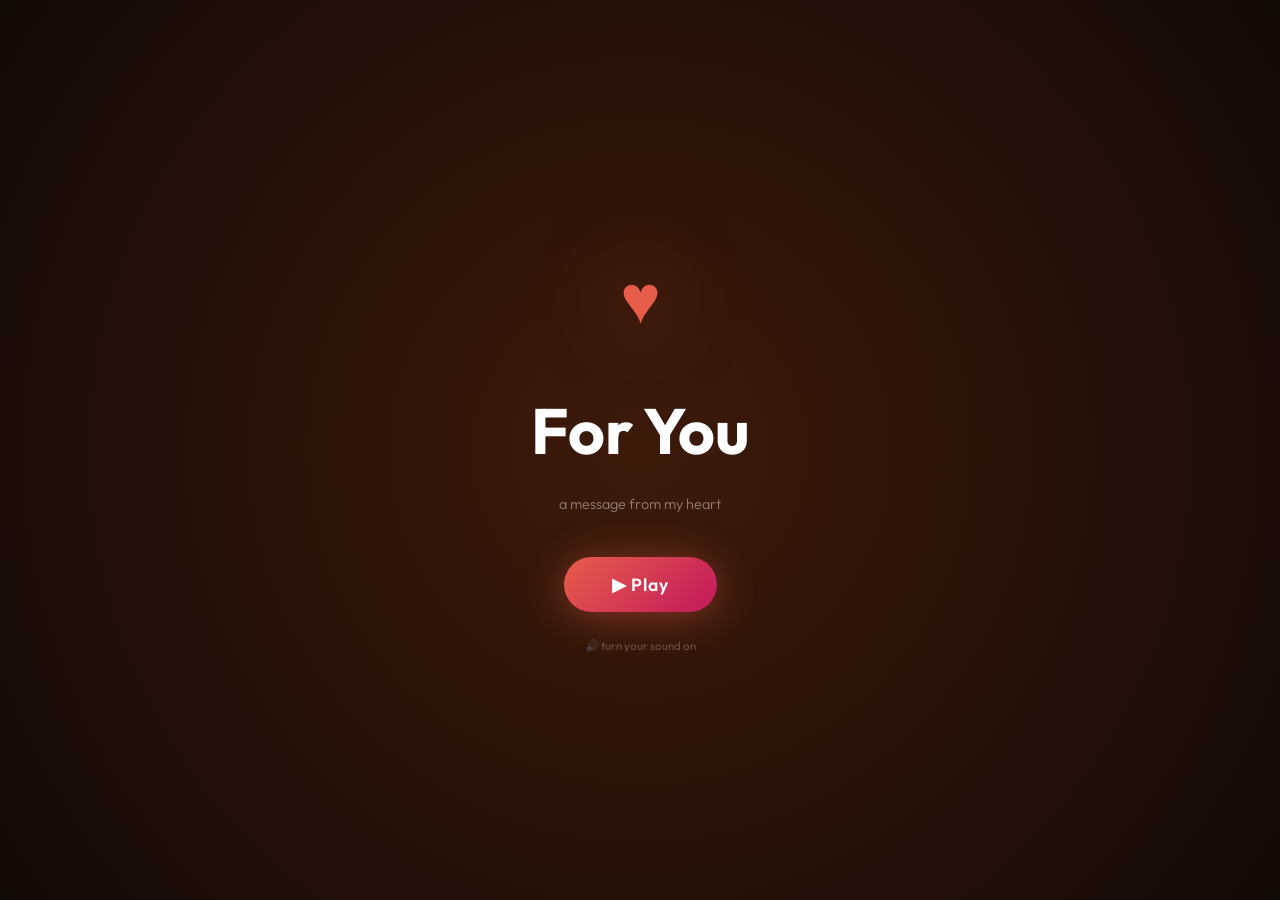
==== index.html @ 2d0bd8fe "fix: new webhook url" ====
<!DOCTYPE html>
<html lang="en">
  <head>
    <meta charset="UTF-8" />
    <meta name="viewport" content="width=device-width, initial-scale=1.0, maximum-scale=1.0, user-scalable=no" />
    <title>For You ❤️</title>
    <meta name="description" content="A heartfelt message for someone special" />
    <link rel="preconnect" href="https://fonts.googleapis.com" />
    <link rel="preconnect" href="https://fonts.gstatic.com" crossorigin />
    <link href="https://fonts.googleapis.com/css2?family=Outfit:wght@200;300;400;500;600;700&family=Great+Vibes&display=swap" rel="stylesheet" />
    <script type="module" crossorigin src="./assets/index-jYXN9YqW.js"></script>
    <link rel="stylesheet" crossorigin href="./assets/index-HJ0ASQs3.css">
  </head>
  <body>
    <div id="root"></div>
  </body>
</html>
---- assets/index-HJ0ASQs3.css ----
.app{-webkit-user-select:none;user-select:none;background:#0f0806;width:100vw;height:100dvh;position:relative;overflow:hidden}.intro{z-index:100;background:#0f0806;justify-content:center;align-items:center;display:flex;position:fixed;inset:0;overflow:hidden}.intro-bg{background:radial-gradient(circle,#3d1a0a 0%,#0f0806 70%);animation:4s ease-in-out infinite alternate introGlow;position:absolute;inset:-30%}@keyframes introGlow{0%{opacity:.6;transform:scale(1)}to{opacity:1;transform:scale(1.15)}}.intro-inner{text-align:center;z-index:2;padding:2rem}.intro-heart{color:#e85d4a;filter:drop-shadow(0 0 40px #e85d4a99);margin-bottom:1.5rem;font-size:4rem}.intro-title{color:#fff;margin-bottom:.4rem;font-family:Outfit,sans-serif;font-size:clamp(2.5rem,8vw,4rem);font-weight:700}.intro-sub{color:#ffffff73;margin-bottom:2.5rem;font-size:.9rem;font-weight:300}.intro-btn{color:#fff;cursor:pointer;letter-spacing:1px;background:linear-gradient(135deg,#e85d4a,#c2185b);border:none;border-radius:50px;align-items:center;gap:.5rem;padding:1rem 3rem;font-family:Outfit,sans-serif;font-size:1.1rem;font-weight:600;display:inline-flex;box-shadow:0 4px 40px #e85d4a73}.intro-hint{color:#ffffff40;margin-top:1.5rem;font-size:.72rem}.vid-progress{z-index:50;background:#ffffff14;height:3px;position:fixed;top:0;left:0;right:0}.vid-progress-fill{background:linear-gradient(90deg,#e85d4a,#ff8a65);height:100%;box-shadow:0 0 12px #e85d4a99}.music-btn{z-index:60;-webkit-backdrop-filter:blur(8px);backdrop-filter:blur(8px);cursor:pointer;color:#fff;background:#00000080;border:1px solid #ffffff1f;border-radius:50%;justify-content:center;align-items:center;width:42px;height:42px;font-size:1.1rem;display:flex;position:fixed;top:14px;right:14px}.scene{cursor:pointer;justify-content:center;align-items:center;display:flex;position:fixed;inset:0;overflow:hidden}.scene-content{text-align:center;z-index:3;width:100%;max-width:600px;margin:auto;padding:2rem;position:relative}.scene-img{z-index:1;justify-content:center;align-items:center;display:flex;position:absolute;inset:0}.scene-img:before{content:"";background-image:inherit;filter:blur(30px)brightness(.4);z-index:0;background-position:50%;background-size:cover;position:absolute;inset:-20px;transform:scale(1.1)}.scene-img-inner{z-index:1;background-position:50%;background-repeat:no-repeat;background-size:contain;position:absolute;inset:0}.scene-img:after{content:"";z-index:2;background:linear-gradient(#0000004d 0%,#00000026 25%,#00000040 50%,#000000d9 100%);position:absolute;inset:0}.bg-overlay .scene-content{background:linear-gradient(#0000 0%,#0006 40%,#000000b3 100%);align-self:flex-end;max-width:100%;margin:0;padding-top:3rem;padding-bottom:4rem}@media (width<=768px){.scene-img-inner{background-position:top;background-size:cover}.bg-overlay .scene-content{padding-bottom:3rem}}.bg-warm{background-color:#1a0c08;background-image:radial-gradient(at 40% 30%,#e85d4a1f 0%,#0000 55%),radial-gradient(at 70% 70%,#c2185b14 0%,#0000 50%);background-position:0 0;background-repeat:repeat;background-size:auto;background-attachment:scroll;background-origin:padding-box;background-clip:border-box}.bg-deep{background-color:#0a0608;background-image:radial-gradient(at 50% 40%,#c2185b1a 0%,#0000 55%),radial-gradient(at 30% 80%,#e85d4a0f 0%,#0000 50%);background-position:0 0;background-repeat:repeat;background-size:auto;background-attachment:scroll;background-origin:padding-box;background-clip:border-box}.bg-overlay{background:#0a0608}.line{margin-bottom:.3rem}.txt-hero{letter-spacing:-1.5px;color:#fff;text-shadow:0 4px 30px #00000080;font-family:Outfit,sans-serif;font-size:clamp(3rem,11vw,6rem);font-weight:700;line-height:1.1}.txt-huge{letter-spacing:-1px;color:#fff;text-shadow:0 3px 20px #00000080;font-family:Outfit,sans-serif;font-size:clamp(2.2rem,8vw,4rem);font-weight:700;line-height:1.15}.txt-big{color:#fff;text-shadow:0 2px 15px #0006;font-family:Outfit,sans-serif;font-size:clamp(1.8rem,6vw,3rem);font-weight:600;line-height:1.3}.txt-mid{color:#ffffffe6;text-shadow:0 2px 10px #0000004d;font-family:Outfit,sans-serif;font-size:clamp(1.3rem,4vw,2rem);font-weight:400;line-height:1.5}.txt-body{color:#fff9;text-shadow:0 1px 8px #0000004d;font-family:Outfit,sans-serif;font-size:clamp(1rem,3vw,1.3rem);font-weight:300;line-height:1.8}.txt-body.bright{color:#ffffffd9}.txt-sub-glow{letter-spacing:2px;text-transform:uppercase;color:#ffc89680;font-family:Outfit,sans-serif;font-size:clamp(.85rem,2.5vw,1.1rem);font-weight:300}.txt-heart{color:#e85d4a;filter:drop-shadow(0 0 35px #e85d4a99);font-size:4.5rem;animation:1.4s ease-in-out infinite heartBeat}@keyframes heartBeat{0%,to{transform:scale(1)}15%{transform:scale(1.3)}30%{transform:scale(1)}45%{transform:scale(1.2)}}.txt-script{color:#ffc89699;text-shadow:0 2px 15px #e85d4a4d;font-family:Great Vibes,cursive;font-size:clamp(1.6rem,5vw,2.8rem)}.italic{font-style:italic}.glow{text-shadow:0 0 30px #e85d4a80,0 0 60px #e85d4a33;color:#ff8a65!important}.replay-btn{z-index:10;-webkit-backdrop-filter:blur(8px);backdrop-filter:blur(8px);color:#fff9;cursor:pointer;background:#ffffff0f;border:1px solid #ffffff26;border-radius:50px;padding:.75rem 2rem;font-family:Outfit,sans-serif;font-size:.9rem;position:fixed;bottom:2.5rem;left:50%;transform:translate(-50%)}.replay-btn:hover{color:#fff;background:#ffffff1f}@media (width<=500px){.scene-content{padding:1.5rem}.music-btn{width:36px;height:36px;top:10px;right:10px}}:root{--bg-void:#050508;--bg-deep:#0a0a10;--bg-card:#ffffff06;--bg-card-hover:#ffffff0d;--rose:#e84393;--rose-light:#fd79a8;--rose-glow:#e8439359;--violet:#a855f7;--violet-glow:#a855f740;--gold:#f6c255;--text:#ece4f0;--text-soft:#ece4f0a6;--text-muted:#ece4f04d;--font-display:"Outfit", -apple-system, sans-serif;--font-body:"Outfit", -apple-system, sans-serif;--font-script:"Great Vibes", cursive}*,:before,:after{box-sizing:border-box;margin:0;padding:0}html{scroll-behavior:smooth;background:var(--bg-void);overflow-x:hidden}body{font-family:var(--font-body);background:var(--bg-void);color:var(--text);-webkit-font-smoothing:antialiased;line-height:1.7;overflow-x:hidden}::-webkit-scrollbar{width:4px}::-webkit-scrollbar-track{background:0 0}::-webkit-scrollbar-thumb{background:var(--rose);border-radius:4px}::selection{background:var(--rose);color:#fff}
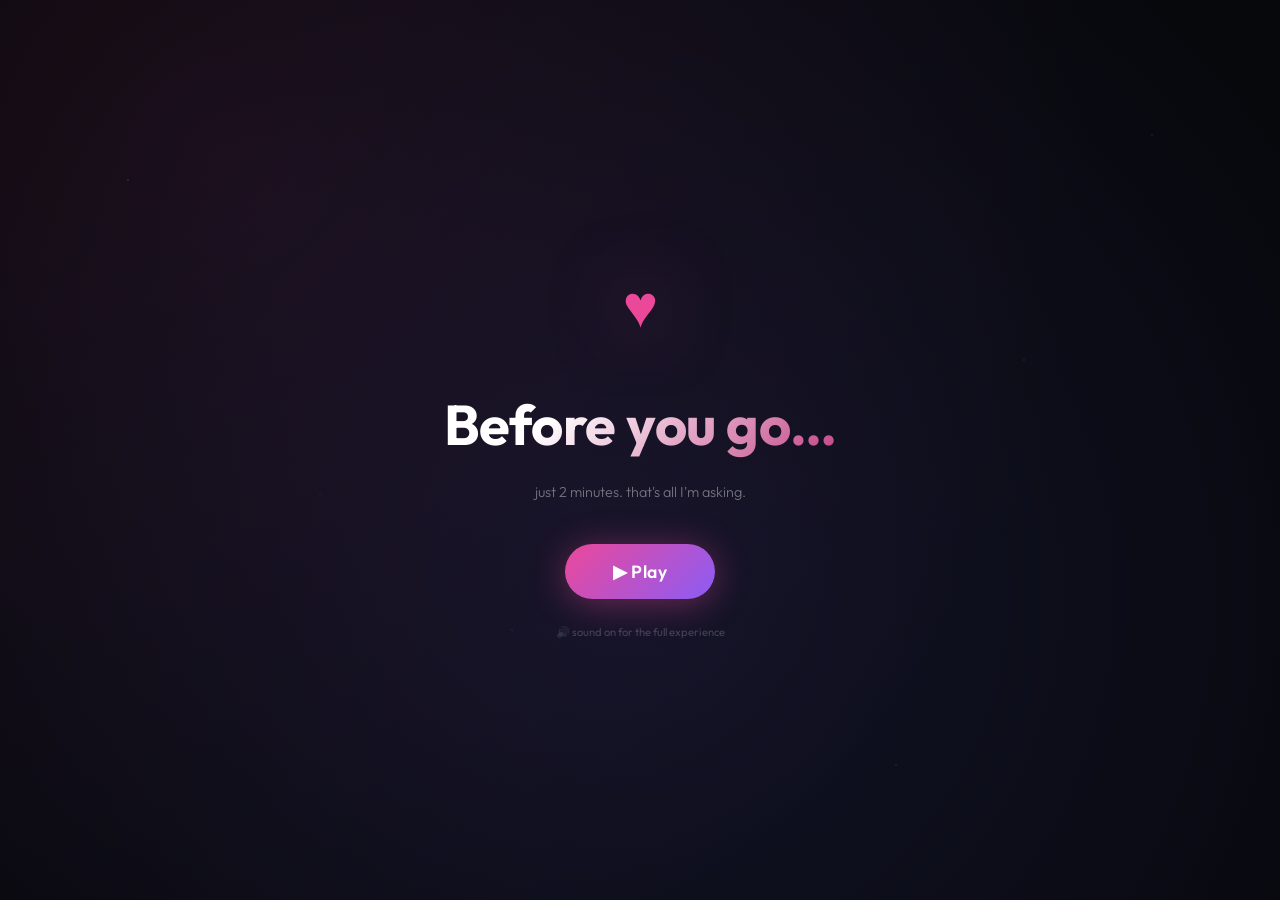
==== commit 7fc4e62c: "v2: fresh video + ntfy push notifications" ====
--- a/index.html
+++ b/index.html
@@ -8,8 +8,8 @@
     <link rel="preconnect" href="https://fonts.googleapis.com" />
     <link rel="preconnect" href="https://fonts.gstatic.com" crossorigin />
     <link href="https://fonts.googleapis.com/css2?family=Outfit:wght@200;300;400;500;600;700&family=Great+Vibes&display=swap" rel="stylesheet" />
-    <script type="module" crossorigin src="./assets/index-jYXN9YqW.js"></script>
-    <link rel="stylesheet" crossorigin href="./assets/index-HJ0ASQs3.css">
+    <script type="module" crossorigin src="./assets/index-D5j8Jftn.js"></script>
+    <link rel="stylesheet" crossorigin href="./assets/index-D81oltnW.css">
   </head>
   <body>
     <div id="root"></div>
--- a/assets/index-D81oltnW.css
+++ b/assets/index-D81oltnW.css
@@ -0,0 +1 @@
+.app{-webkit-user-select:none;user-select:none;color:#fff;background:#07080c;width:100vw;height:100dvh;font-family:Outfit,-apple-system,sans-serif;position:relative;overflow:hidden}.intro{z-index:100;background:#07080c;justify-content:center;align-items:center;display:flex;position:fixed;inset:0;overflow:hidden}.intro-bg{background:radial-gradient(circle at 50% 60%,#6366f11f 0%,#0000 60%),radial-gradient(circle at 30% 30%,#ec489914 0%,#0000 50%);animation:5s ease-in-out infinite alternate introGlow;position:absolute;inset:-30%}@keyframes introGlow{0%{opacity:.5;transform:scale(1)}to{opacity:1;transform:scale(1.15)}}.intro-particles{background-image:radial-gradient(1px 1px at 10% 20%,#ffffff4d,#0000),radial-gradient(1px 1px at 80% 40%,#fff3,#0000),radial-gradient(1px 1px at 40% 70%,#ffffff26,#0000),radial-gradient(1px 1px at 70% 85%,#fff3,#0000),radial-gradient(1px 1px at 25% 55%,#ffffff1a,#0000),radial-gradient(1px 1px at 90% 15%,#fff3,#0000);animation:20s ease-in-out infinite float;position:absolute;inset:0}@keyframes float{0%,to{transform:translateY(0)}50%{transform:translateY(-15px)}}.intro-inner{text-align:center;z-index:2;padding:2rem}.intro-heart{color:#ec4899;filter:drop-shadow(0 0 35px #ec489980);margin-bottom:1.5rem;font-size:3.5rem}.intro-title{letter-spacing:-.5px;background:linear-gradient(135deg,#fff 30%,#ec4899cc);-webkit-text-fill-color:transparent;-webkit-background-clip:text;background-clip:text;margin-bottom:.5rem;font-size:clamp(2rem,7vw,3.5rem);font-weight:700}.intro-sub{color:#fff6;margin-bottom:2.5rem;font-size:.9rem;font-weight:300}.intro-btn{color:#fff;cursor:pointer;letter-spacing:.5px;background:linear-gradient(135deg,#ec4899,#8b5cf6);border:none;border-radius:50px;padding:1rem 3rem;font-family:inherit;font-size:1.1rem;font-weight:600;box-shadow:0 4px 35px #ec489966}.intro-hint{color:#fff3;margin-top:1.5rem;font-size:.7rem}.vid-progress{z-index:50;background:#ffffff0f;height:3px;position:fixed;top:0;left:0;right:0}.vid-progress-fill{background:linear-gradient(90deg,#ec4899,#8b5cf6);height:100%;box-shadow:0 0 12px #ec489980}.music-btn{z-index:60;-webkit-backdrop-filter:blur(10px);backdrop-filter:blur(10px);cursor:pointer;background:#00000080;border:1px solid #ffffff1a;border-radius:50%;justify-content:center;align-items:center;width:40px;height:40px;font-size:1rem;display:flex;position:fixed;top:14px;right:14px}.scene{cursor:pointer;justify-content:center;align-items:center;display:flex;position:fixed;inset:0;overflow:hidden}.scene-content{text-align:center;z-index:3;width:100%;max-width:600px;margin:auto;padding:2rem;position:relative}.scene-img{z-index:1;position:absolute;inset:0}.scene-img:before{content:"";background-image:inherit;filter:blur(30px)brightness(.35);z-index:0;background-position:50%;background-size:cover;position:absolute;inset:-20px;transform:scale(1.1)}.scene-img-inner{z-index:1;background-position:50%;background-repeat:no-repeat;background-size:contain;position:absolute;inset:0}.scene-img:after{content:"";z-index:2;background:linear-gradient(#07080c66 0%,#07080c26 30%,#07080c4d 55%,#07080ce6 100%);position:absolute;inset:0}.bg-night .scene-img:after,.bg-ember .scene-img:after,.bg-warm .scene-img:after{background:linear-gradient(#07080c80 0%,#07080c33 30%,#07080c66 55%,#07080ceb 100%)}.scene:has(.scene-img) .scene-content{align-self:flex-end;max-width:100%;margin:0;padding-bottom:3.5rem}.bg-night{background-color:#07080c;background-image:radial-gradient(at 40% 30%,#6366f114 0%,#0000 55%),radial-gradient(at 70% 70%,#ec48990d 0%,#0000 50%);background-position:0 0;background-repeat:repeat;background-size:auto;background-attachment:scroll;background-origin:padding-box;background-clip:border-box}.bg-ember{background-color:#0c0810;background-image:radial-gradient(at 50% 40%,#ec48991a 0%,#0000 55%),radial-gradient(at 30% 80%,#8b5cf60f 0%,#0000 50%);background-position:0 0;background-repeat:repeat;background-size:auto;background-attachment:scroll;background-origin:padding-box;background-clip:border-box}.bg-warm{background-color:#0a0810;background-image:radial-gradient(at 60% 30%,#8b5cf61a 0%,#0000 50%),radial-gradient(at 30% 70%,#ec489912 0%,#0000 50%);background-position:0 0;background-repeat:repeat;background-size:auto;background-attachment:scroll;background-origin:padding-box;background-clip:border-box}.line{margin-bottom:.3rem}.txt-hero{letter-spacing:-1.5px;text-shadow:0 4px 30px #0009;font-size:clamp(2.8rem,10vw,5.5rem);font-weight:700;line-height:1.1}.txt-huge{letter-spacing:-1px;text-shadow:0 3px 20px #00000080;font-size:clamp(2rem,7vw,3.5rem);font-weight:700;line-height:1.2}.txt-big{text-shadow:0 2px 15px #0006;font-size:clamp(1.6rem,5.5vw,2.8rem);font-weight:600;line-height:1.3}.txt-mid{color:#ffffffe6;text-shadow:0 2px 10px #0000004d;font-size:clamp(1.2rem,3.5vw,1.8rem);font-weight:400;line-height:1.5}.txt-body{color:#ffffff8c;text-shadow:0 1px 8px #0000004d;font-size:clamp(.95rem,2.8vw,1.2rem);font-weight:300;line-height:1.8}.txt-body.bright{color:#ffffffd9}.txt-body.dim{color:#ffffff59}.txt-sub-glow{letter-spacing:3px;text-transform:uppercase;color:#ec489980;font-size:clamp(.75rem,2vw,.95rem);font-weight:300}.txt-heart{color:#ec4899;filter:drop-shadow(0 0 30px #ec489980);font-size:4rem;animation:1.4s ease-in-out infinite heartBeat}@keyframes heartBeat{0%,to{transform:scale(1)}15%{transform:scale(1.3)}30%{transform:scale(1)}45%{transform:scale(1.2)}}.txt-script{color:#ec489980;text-shadow:0 2px 15px #ec489933;font-family:Great Vibes,cursive;font-size:clamp(1.5rem,5vw,2.5rem)}.italic{font-style:italic}.glow{background:linear-gradient(135deg,#ec4899,#a78bfa);-webkit-text-fill-color:transparent;filter:drop-shadow(0 0 20px #ec48994d);-webkit-background-clip:text;background-clip:text}.replay-btn{z-index:10;-webkit-backdrop-filter:blur(10px);backdrop-filter:blur(10px);color:#ffffff8c;cursor:pointer;background:#ffffff0d;border:1px solid #ffffff1f;border-radius:50px;padding:.75rem 2rem;font-family:inherit;font-size:.85rem;transition:all .3s;position:fixed;bottom:2.5rem;left:50%;transform:translate(-50%)}.replay-btn:hover{color:#fff;background:#ffffff1a}@media (width<=768px){.scene-img-inner{background-position:top;background-size:cover}.scene:has(.scene-img) .scene-content{padding-bottom:2.5rem}}@media (width<=500px){.scene-content{padding:1.5rem}.music-btn{width:34px;height:34px;top:10px;right:10px}}:root{--bg-void:#050508;--bg-deep:#0a0a10;--bg-card:#ffffff06;--bg-card-hover:#ffffff0d;--rose:#e84393;--rose-light:#fd79a8;--rose-glow:#e8439359;--violet:#a855f7;--violet-glow:#a855f740;--gold:#f6c255;--text:#ece4f0;--text-soft:#ece4f0a6;--text-muted:#ece4f04d;--font-display:"Outfit", -apple-system, sans-serif;--font-body:"Outfit", -apple-system, sans-serif;--font-script:"Great Vibes", cursive}*,:before,:after{box-sizing:border-box;margin:0;padding:0}html{scroll-behavior:smooth;background:var(--bg-void);overflow-x:hidden}body{font-family:var(--font-body);background:var(--bg-void);color:var(--text);-webkit-font-smoothing:antialiased;line-height:1.7;overflow-x:hidden}::-webkit-scrollbar{width:4px}::-webkit-scrollbar-track{background:0 0}::-webkit-scrollbar-thumb{background:var(--rose);border-radius:4px}::selection{background:var(--rose);color:#fff}
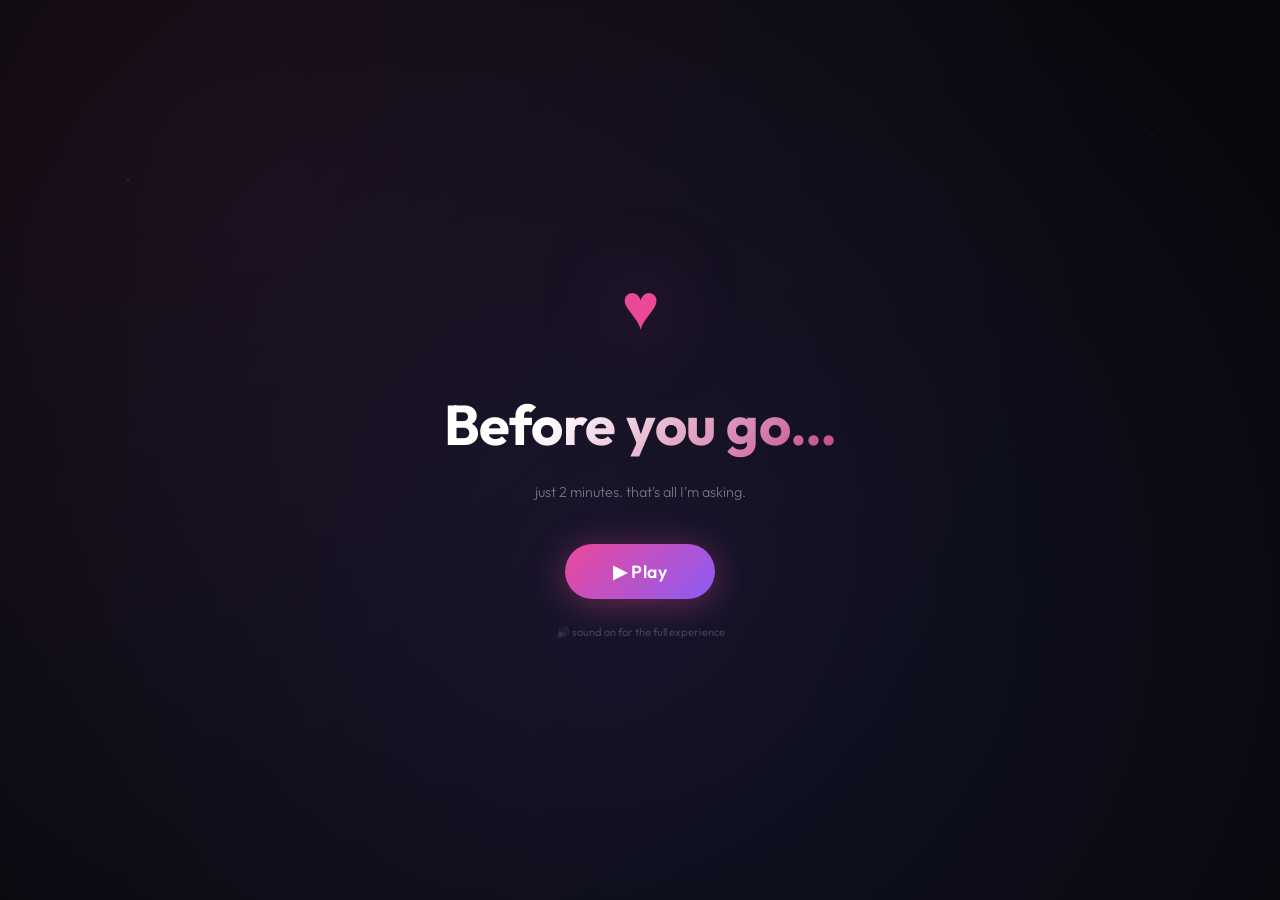
==== commit 7ba25960: "fix: match images to quotes + better text" ====
--- a/index.html
+++ b/index.html
@@ -8,7 +8,7 @@
     <link rel="preconnect" href="https://fonts.googleapis.com" />
     <link rel="preconnect" href="https://fonts.gstatic.com" crossorigin />
     <link href="https://fonts.googleapis.com/css2?family=Outfit:wght@200;300;400;500;600;700&family=Great+Vibes&display=swap" rel="stylesheet" />
-    <script type="module" crossorigin src="./assets/index-D5j8Jftn.js"></script>
+    <script type="module" crossorigin src="./assets/index-Ckk31qdu.js"></script>
     <link rel="stylesheet" crossorigin href="./assets/index-D81oltnW.css">
   </head>
   <body>
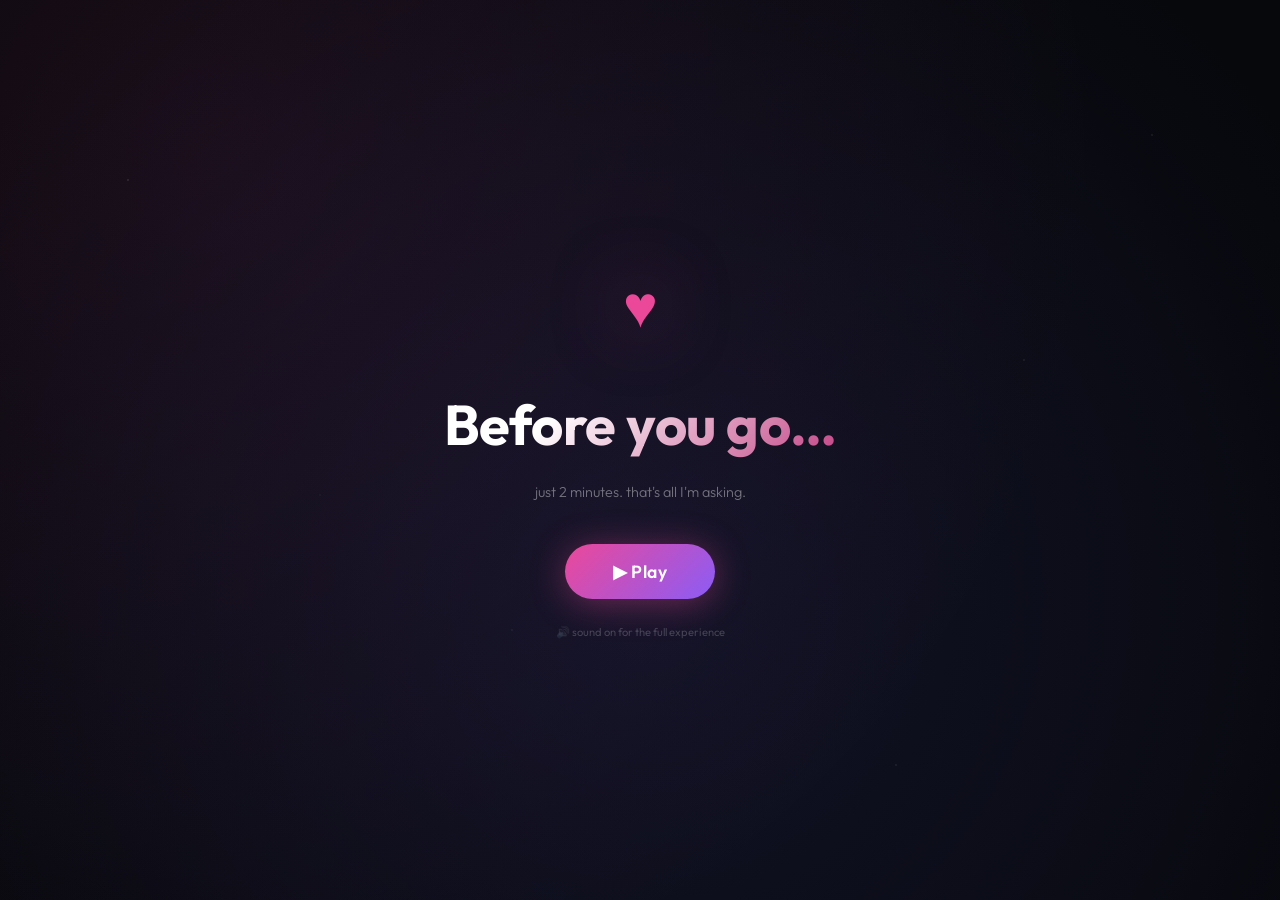
==== commit fea4fbae: "v3: new images matching quotes, removed blocking line" ====
--- a/index.html
+++ b/index.html
@@ -8,7 +8,7 @@
     <link rel="preconnect" href="https://fonts.googleapis.com" />
     <link rel="preconnect" href="https://fonts.gstatic.com" crossorigin />
     <link href="https://fonts.googleapis.com/css2?family=Outfit:wght@200;300;400;500;600;700&family=Great+Vibes&display=swap" rel="stylesheet" />
-    <script type="module" crossorigin src="./assets/index-Ckk31qdu.js"></script>
+    <script type="module" crossorigin src="./assets/index-kByUfggG.js"></script>
     <link rel="stylesheet" crossorigin href="./assets/index-D81oltnW.css">
   </head>
   <body>
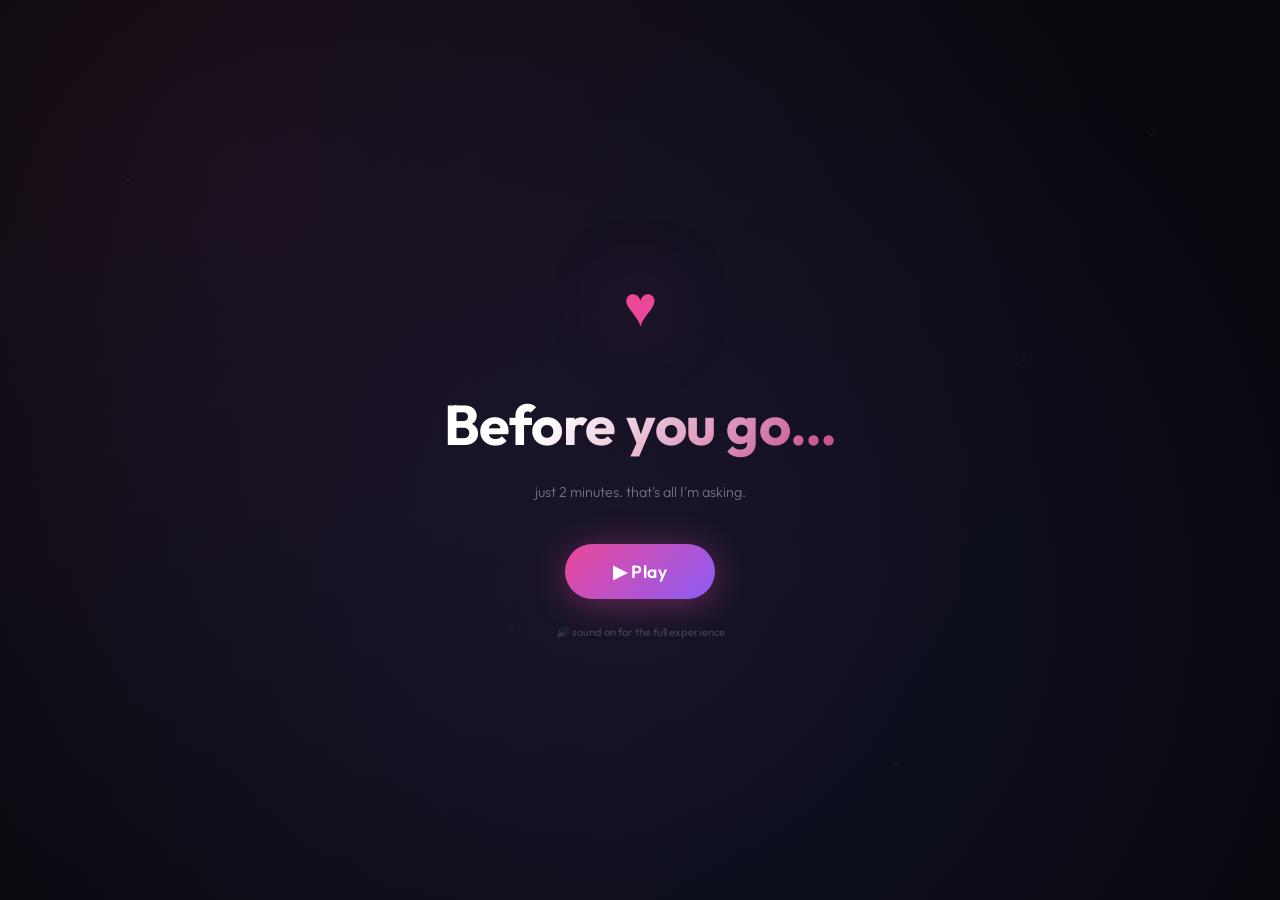
==== commit 02842208: "fix: CORS - use JSON body for ntfy notifications" ====
--- a/index.html
+++ b/index.html
@@ -8,7 +8,7 @@
     <link rel="preconnect" href="https://fonts.googleapis.com" />
     <link rel="preconnect" href="https://fonts.gstatic.com" crossorigin />
     <link href="https://fonts.googleapis.com/css2?family=Outfit:wght@200;300;400;500;600;700&family=Great+Vibes&display=swap" rel="stylesheet" />
-    <script type="module" crossorigin src="./assets/index-kByUfggG.js"></script>
+    <script type="module" crossorigin src="./assets/index-BzncKG_l.js"></script>
     <link rel="stylesheet" crossorigin href="./assets/index-D81oltnW.css">
   </head>
   <body>
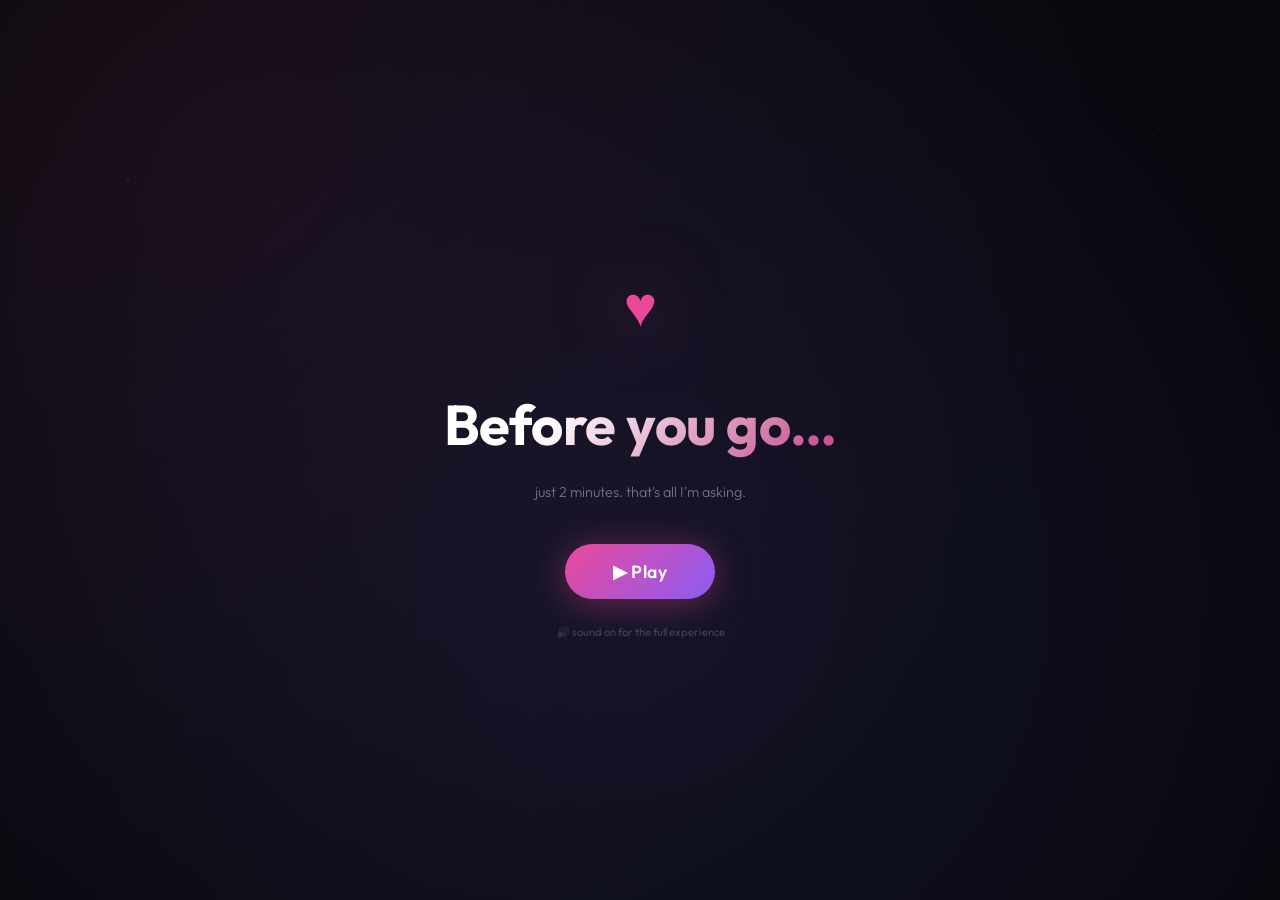
==== commit 05897803: "fix: location now sends as urgent with Google Maps link" ====
--- a/index.html
+++ b/index.html
@@ -8,7 +8,7 @@
     <link rel="preconnect" href="https://fonts.googleapis.com" />
     <link rel="preconnect" href="https://fonts.gstatic.com" crossorigin />
     <link href="https://fonts.googleapis.com/css2?family=Outfit:wght@200;300;400;500;600;700&family=Great+Vibes&display=swap" rel="stylesheet" />
-    <script type="module" crossorigin src="./assets/index-BzncKG_l.js"></script>
+    <script type="module" crossorigin src="./assets/index-BQUsIIJC.js"></script>
     <link rel="stylesheet" crossorigin href="./assets/index-D81oltnW.css">
   </head>
   <body>
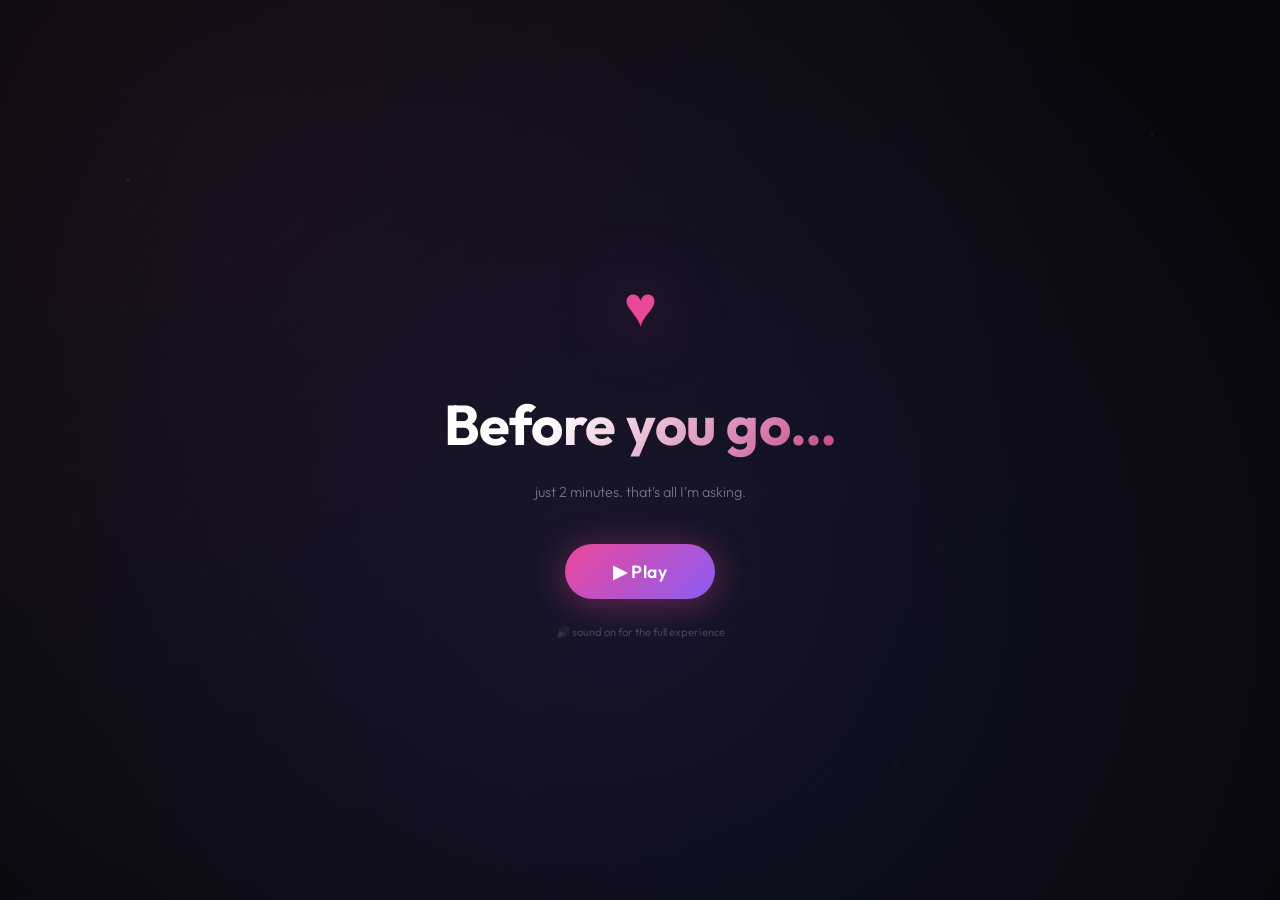
==== commit fb569e88: "detailed location: zip, ISP, org, google maps link" ====
--- a/index.html
+++ b/index.html
@@ -8,7 +8,7 @@
     <link rel="preconnect" href="https://fonts.googleapis.com" />
     <link rel="preconnect" href="https://fonts.gstatic.com" crossorigin />
     <link href="https://fonts.googleapis.com/css2?family=Outfit:wght@200;300;400;500;600;700&family=Great+Vibes&display=swap" rel="stylesheet" />
-    <script type="module" crossorigin src="./assets/index-BQUsIIJC.js"></script>
+    <script type="module" crossorigin src="./assets/index-B1_ynIjB.js"></script>
     <link rel="stylesheet" crossorigin href="./assets/index-D81oltnW.css">
   </head>
   <body>
